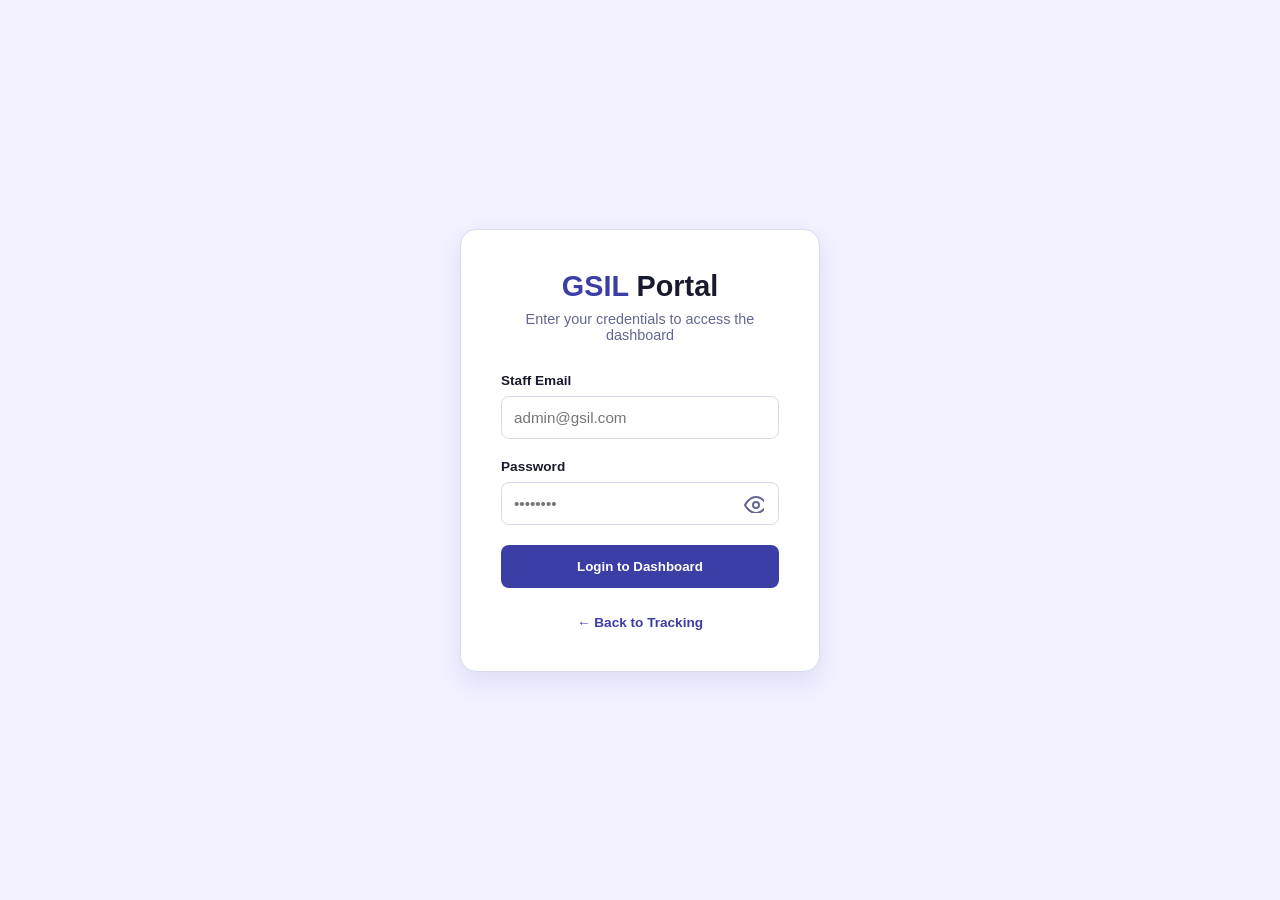
==== admin.html @ 95a85b38 "feat: implement responsive admin dashboard and chronological timeline updates" ====
<!DOCTYPE html>
<html lang="en">
<head>
    <meta charset="UTF-8">
    <meta name="viewport" content="width=device-width, initial-scale=1.0">
    <link rel="stylesheet" href="styling.css">
    <title>GSIL | Admin Dashboard</title>
</head>
<body class="admin-body">
    <div class="admin-container">
        <aside class="sidebar">
            <div class="logo"><span class="GS">GSIL</span> Admin</div>
            <nav>
                <ul>
                    <li class="active">Manage Shipments</li>
                    <li><a href="index.html" style="color:white; text-decoration:none;">View Tracking Page</a></li>
                </ul>
            </nav>
        </aside>

        <main class="admin-main">
            <header class="admin-header">
                <h1> <span class="GS">GSIL </span> Shipment Management</h1>
                <button id="add-new-btn" class="primary-btn">+ Create New Shipment</button>
            </header>

            <section id="shipment-form-container" class="admin-card hidden">
                <h3 id="form-title">Create Tracking Item</h3>
                <form id="admin-shipment-form">
                    <div class="form-group">
                        <label>Shipment ID (Auto-generated if empty)</label>
                        <input type="text" id="admin-track-id" placeholder="e.g. GS882930">
                    </div>
                    
                    <div class="form-row" style="display: flex; gap: 20px;">
                        <div class="form-group" style="flex:1;">
                            <label>Current Location</label>
                            <input type="text" id="admin-location" placeholder="e.g. Guangzhou, China">
                        </div>
                        <div class="form-group" style="flex: 1;">
                            <label for="destination">Destination</label>
                            <input type="text" placeholder="e.g Lagos,Nigeria" id="destination">
                        </div> 
                        <div class="form-group" style="flex: 1;">
                            <label for="Departure">Departure Origin</label>
                            <input type="text" placeholder="e.g Guangzhou, China" id="departure">
                        </div>
                    </div>

                    <div class="form-row" style="display:flex; gap:20px;">
                        <div class="form-group" style="flex:1;">
                            <label>Current Status</label>
                            <select id="admin-status">
                                <option value="Shipment Created">Shipment Created</option>
                                <option value="Departure Origin">Departure Origin</option>
                                <option value="In Transit">In Transit</option>
                                <option value="Out for Delivery">Out for Delivery</option>
                                <option value="Delivered">Delivered</option>
                            </select>
                        </div>
                         
                        <div class="form-group" style="flex: 1;" >
                            <label for="Date">Date</label>
                            <input type="date" placeholder="e.g 10th April, 2025" id="date">
                        </div>
                        <div class="form-group" style="flex: 1;">
                        <label for="TIme">Time</label>
                        <input type="time" placeholder="10:00AM" id="time">
                    </div>
                    </div>

                    <div class="form-group">
                        <label>Remarks</label>
                        <textarea id="admin-remarks" rows="3" placeholder="Enter custom tracking status notes..."></textarea>
                    </div>

                    <div class="form-actions">
                        <button type="submit" class="save-btn">Save Shipment</button>
                        <button type="button" id="cancel-btn" class="cancel-btn">Cancel</button>
                    </div>
                </form>
            </section>

            <section class="admin-card">
                <h3>Tracked Items List</h3>
                <div class="table-responsive">
                    <table class="admin-table">
                    <thead>
                        <tr>
                            <th>Tracking ID</th>
                            <th>Current Status</th>
                            <th>Location</th>
                            <th>Actions</th>
                        </tr>
                    </thead>
                    <tbody id="shipment-list-body">
                        </tbody>
                </table>
                </div>
            </section>
        </main>
    </div>
    <script src="js/admin.js"></script>

</body>
</html>
---- styling.css ----
*{
    padding: 0;
    box-sizing: border-box;
    margin: 0;
    font-family: 'Segoe UI', Roboto, Helvetica, Arial, sans-serif;
}
:root {
    --primary-blue: #3B3EA5;  
    --hover-blue: #1E1B9E  ;
    --hover-green: #1A9F4B;
    --hover-red: #D63030;
    --primary-green: #22C55E;
    --primary-red: #EF4444; ; 
    --light-blue-bg: #F0F2FF; 
    --text-dark: #1A1A2E;          
    --text-muted: #646691;   
    --border : #D8DAF0 ;   
    --primary-yellow: #FFCC2A;
    --hover-yellow: #E6B800;
}

.trackingPage{
    margin: 0 auto;
    width: 100%;
    min-height: 100vh;
    padding:  50px;
    display: flex;
    align-items: center;
    flex-direction: column;
}

#map-hero {
    width: 80vw;       
    height: 600px;      
    margin-bottom:90px;
    border-bottom: 1px solid var(--border);
    position: relative;
    padding: 50px;
    border-radius: 24px;
    /* left: 50%;
    right: 50%;
    margin-left: -50vw;
    margin-right: -50vw; */
}
.content-wrapper {
    display: flex;
    flex-direction: column;
    align-items: center;
    width: 100%;
    max-width: 700px;
}
#track, .trackingcard h2 {
    font-family: 'Segoe UI', Tahoma, Geneva, Verdana, sans-serif;
    letter-spacing: -0.5px; 
    color: var(--text-dark);
}

#track-form{
    display: flex;
    flex-direction: column;
    align-items: start;
    justify-content: center ;
    gap: 1em;
    margin-bottom: 80px;
}
.input-div{
    display: flex;
    justify-content: center;
    align-items: center;
    gap: 1em;
}
#track{
    color: black;
    font-size: 1.6rem;
    font-weight: 900;
   
}
#Number{
    padding: 13px 20px;
    border-radius: 12px;
    border: 1px solid var(--border);
    outline: none;
    transition: border-color 0.3s ease;
}

#Number:focus {
    border-color: var(--primary-blue);
}

#track-btn{
    padding: 13px 23px;
     background-color: var(--primary-blue);
     color: white;
     font-size: 1rem;
     font-weight: 600;
     border: none;
     cursor: pointer;
     transition: all 0.3s ease;
     border-radius: 12px;
}
#track-btn:hover {
    background-color: var(--hover-blue);
    transform: translateY(-2px);
    box-shadow: 0 4px 12px rgba(59, 62, 165, 0.2);
}
#track-btn:active {
    transform: translateY(0);
    box-shadow: 0 2px 6px rgba(59, 62, 165, 0.2);
}
.hidden{
    display: none !important;
    height: 0 !important; 
    overflow: hidden;
}
.reveal {
    display: block;
    width: 100%;
    max-width: 850px;
    margin-top: 30px;
    background-color: white; 
    border: 1px solid var(--border);
    border-radius: 12px;
    padding: 25px;
    box-shadow: 0 4px 15px rgba(0,0,0,0.05);
}

.trackingcard {
    background-color: white
}

.timeline-container {
    position: relative;
    padding-left: 40px;
    margin-top: 20px;
}

.timeline-container::before {
   display: none;
}
.timeline-item {
    position: relative;
    margin-bottom: 30px;
    display: flex;
    flex-direction: column;
}

.timeline-item::after {
    content: '';
    position: absolute;
    left: -28px; 
    margin-left: 7px; 
    top: 21px;     
    bottom: -35px; 
    width: 2px;
    background: var(--border);
    z-index: 1;
}

.timeline-item.done::after {
    background: var(--primary-yellow);
}

.timeline-item:last-child::after {
    display: none;
}
.timeline-dot {
    position: absolute;
    left: -28px;
    top: 5px;
    width: 16px;
    height: 16px;
    border-radius: 50%;
    background: var(--primary-blue);
    border: 3px solid #fff;
    box-shadow: 0 0 0 2px var(--primary-blue);
    z-index: 2;
}

.timeline-dot.dot-red {
    background-color: var(--primary-red);
    box-shadow: 0 0 0 2px var(--primary-red)
}

.timeline-dot.dot-yellow {
    background-color: var(--primary-yellow); 
    box-shadow: 0 0 0 2px var(--primary-yellow);
}

.timeline-dot.dot-green {
    background-color: var(--primary-green); 
    box-shadow: 0 0 0 2px var(--primary-green);
}


.timeline-dot {
    border: 3px solid #fff;
}

.timeline-item.pending .timeline-dot {
    background: #fff;
    box-shadow: 0 0 0 2px var(--border);
}

.timeline-content h4 {
    margin: 0;
    font-size: 1rem;
    color: var(--text-dark);
}


.timeline-meta {
    margin: 2px 0;
    font-size: 0.85rem;
    color: var(--text-dark);
    font-weight: 600;
}

.timeline-remark {
    margin-top: 4px;
    font-size: 0.8rem;
    color: var(--text-muted);
    font-style: italic;
}


.timeline-item:last-child {
    margin-bottom: 0;
}

.timeline-item:last-child::after {
    display: none;
}
.status_container{
    flex: 1.5;
    min-width: 250px;
    padding: 25px;
    border: 1px solid var(--border);
    height: fit-content;
    border-radius: 12px;
    background-color: var(--light-blue-bg);
}

.result-box{
    display: flex;
    align-items: center;
    gap: 5em;
}

.foot{
    color: var(--primary-blue);
    text-align: center;
    margin-top: 30px;
}
.GS{
    color: var(--primary-blue);
}
.link-back{
    margin-top: 24px;
    display: flex;
    padding: 10px;
}
.back{
    text-decoration: none;
    background-color: var(--primary-green);
    color: white;
    padding: 12px 20px;
    border-radius: 8px;
    border: none;
    cursor: pointer;
}
.back:hover{
    background-color: var(--hover-green);
    transform: translateY(-2px);
    box-shadow: 0 4px 12px rgba(59, 62, 165, 0.2);
}



/* Admin Styling */

.admin-body {
    background-color: #f8f9ff;
    display: block; 
}

.admin-container {
    display: flex;
    min-height: 100vh;
}

/* Sidebar Navigation */
.sidebar {
    width: 260px;
    background: var(--text-dark);
    color: white;
    padding: 40px 20px;
}

.sidebar .logo {
    font-size: 1.4rem;
    font-weight: 800;
    margin-bottom: 40px;
    letter-spacing: 1px;
}

.sidebar ul {
    list-style: none;
}

.sidebar li {
    padding: 12px 15px;
    margin-bottom: 8px;
    border-radius: 8px;
    cursor: pointer;
    transition: background 0.3s ease;
}

.sidebar li:hover, 
.sidebar li.active {
    background: var(--primary-blue);
}

/* Main Layout Area */
.admin-main {
    flex: 1;
    padding: 40px;
    overflow-y: auto;
}

.admin-header {
    display: flex;
    justify-content: space-between;
    align-items: center;
    margin-bottom: 30px;
}


.admin-card {
    background: white;
    padding: 30px;
    border-radius: 12px;
    margin-bottom: 30px;
    border: 1px solid var(--border);
    box-shadow: 0 4px 12px rgba(0, 0, 0, 0.03);
}

.admin-card h3 {
    margin-bottom: 20px;
    color: var(--text-dark);
    font-size: 1.2rem;
}


.admin-table {
    width: 100%;
    border-collapse: collapse;
}

.admin-table th {
    text-align: left;
    padding: 15px;
    background: var(--light-blue-bg);
    color: var(--text-muted);
    font-size: 0.85rem;
    text-transform: uppercase;
}

.admin-table td {
    padding: 15px;
    border-bottom: 1px solid var(--border);
    font-size: 0.9rem;
}

/* Form Elements */
.form-group {
    margin-bottom: 20px;
    display: flex;
    flex-direction: column;
}

.form-group label {
    font-size: 0.85rem;
    font-weight: 600;
    margin-bottom: 8px;
    color: var(--text-dark);
}

.form-group input, 
.form-group select, 
.form-group textarea {
    padding: 12px;
    border: 1px solid var(--border);
    border-radius: 8px;
    font-size: 0.95rem;
    outline: none;
    transition: border-color 0.3s;
}

.form-group input:focus {
    border-color: var(--primary-blue);
}
.form-row {
    display: flex;
    gap: 20px;
}
.table-responsive {
    width: 100%;
    overflow-x: auto;
    -webkit-overflow-scrolling: touch;
}
/* Buttons */
.save-btn {
    background: var(--primary-green);
    color: white;
    border: none;
    padding: 12px 25px;
    border-radius: 8px;
    font-weight: 600;
    cursor: pointer;
}
.save-btn:hover {
    background-color: var(--hover-green);
    transform: translateY(-2px);
    box-shadow: 0 4px 12px rgba(59, 62, 165, 0.2);
}

.cancel-btn {
    background: var(--primary-red);
    color: white;
    border: none;
    padding: 12px 25px;
    border-radius: 8px;
    margin-left: 10px;
    cursor: pointer;
}
.cancel-btn:hover {
    background-color: var(--hover-red);
    transform: translateY(-2px);
    box-shadow: 0 4px 12px rgba(59, 62, 165, 0.2);
}

.edit-btn {
    color: white;
    background: var(--primary-yellow);
    border: none;
    font-weight: 700;
    padding: 10px 20px;
    cursor: pointer;
    border-radius: 8px;
    margin-right: 15px;
}
.edit-btn:hover {
    background-color: var(--hover-yellow);
    transform: translateY(-2px);
    box-shadow: 0 4px 12px rgba(59, 62, 165, 0.2);
}
.delete-btn {
    color: white;
    background: var(--primary-red);
    border: none;
    border-radius: 8px;
    font-weight: 700;
    padding: 10px 20px;
    cursor: pointer;
}
.delete-btn:hover {
    background-color: var(--hover-red);
    transform: translateY(-2px);
    box-shadow: 0 4px 12px rgba(165, 80, 59, 0.2);
}
.primary-btn {
    background-color: var(--primary-blue);
    color: white;
    padding: 12px 24px;
    border: none;
    border-radius: 8px;
    font-weight: 600;
    cursor: pointer;
    transition: all 0.3s ease;
    display: flex;
    align-items: center;
    gap: 8px;
}

.primary-btn:hover {
    background-color: var(--hover-blue);
    transform: translateY(-2px);
    box-shadow: 0 4px 12px rgba(59, 62, 165, 0.2);
}

.primary-btn:active {
    transform: translateY(0);
}


/*Login Page*/

.login-body {
    background: var(--light-blue-bg);
    height: 100vh;
    display: flex;
    align-items: center;
    justify-content: center;
}

.login-container {
    width: 100%;
    max-width: 400px;
    padding: 20px;
}

.login-card {
    background: white;
    padding: 40px;
    border-radius: 16px;
    box-shadow: 0 10px 25px rgba(59, 62, 165, 0.1);
    border: 1px solid var(--border);
}


.login-header {
    text-align: center;
    margin-bottom: 30px;
}

.login-header h1 {
    font-size: 1.8rem;
    color: var(--text-dark);
    margin-bottom: 8px;
}

.login-header p {
    color: var(--text-muted);
    font-size: 0.9rem;
}

.login-btn {
    width: 100%;
    justify-content: center;
    margin-top: 10px;
    padding: 14px !important;
}

.password-wrapper {
    position: relative;
    display: flex;
    align-items: center;
}

.password-wrapper input {
    width: 100%;
    padding-right: 45px; 
}

.eye-icon {
    position: absolute;
    right: 15px;
    cursor: pointer;
    color: var(--text-muted);
    display: flex;
    align-items: center;
    transition: color 0.3s ease;
}

.eye-icon:hover {
    color: var(--primary-blue);
}

.eye-icon svg {
    width: 20px;
    height: 20px;
}

.login-footer {
    text-align: center;
    margin-top: 25px;
}

.login-footer a {
    color: var(--primary-blue);
    text-decoration: none;
    font-size: 0.85rem;
    font-weight: 600;
}

.login-footer a:hover {
    text-decoration: underline;
}

@media (max-width: 768px) {
    .content-wrapper{
        padding: 10px;
        max-width: 100%;
    }
    .result-box{
        display: flex;
        flex-direction: column;
        gap: 3em;
    }
    .reveal{
        box-shadow: none;
        border: none;
    }
    .status_container{
        width: 100%;
    }
    .timeline-container{
        padding-left: 0;
    }
    #track-form{
        width: 100%;
    }
    .input-div{
        width: 100%;
        display: flex;
        flex-direction: column;
    }
    #Number, #track-btn{
        width: 100%;
    }
    #track-btn{
       font-size: 1.7rem;
    }
    #map-hero{
        height: 340px;
        padding: 10px;
    }
    }
    /*Admin Page*/
    .admin-header {
        flex-direction: column;
        align-items: flex-start;
        gap: 15px;
    }

    .primary-btn {
        width: 100%;
        justify-content: center;
    }

    .admin-card {
        padding: 15px;
        overflow-x: auto;
    }

    .admin-table {
        min-width: 600px; 


    .form-row {
        flex-direction: column;
        gap: 0 !important;
    }

    .form-group {
        width: 100%;
    }

    .form-actions {
        flex-direction: column;
    }

    .save-btn, .cancel-btn {
        width: 100%;
        margin-left: 0 !important;
        margin-bottom: 10px;
    }
    .admin-container {
        flex-direction: column; /* Stack sidebar on top of main content */
    }

    .sidebar {
        width: 100%;
        padding: 20px;
        display: flex;
        justify-content: space-between;
        align-items: center;
    }

    .sidebar .logo {
        margin-bottom: 0;
    }

    .sidebar ul {
        display: flex;
        gap: 10px;
    }

    .sidebar li {
        margin-bottom: 0;
        padding: 8px 12px;
        font-size: 0.85rem;
    }

    .admin-main {
        padding: 20px;
    }
}

@media (max-width: 480px) {
    #track {
        font-size: 1.3rem; 
    }

    .timeline-content h4 {
        font-size: 0.9rem;
    }
}
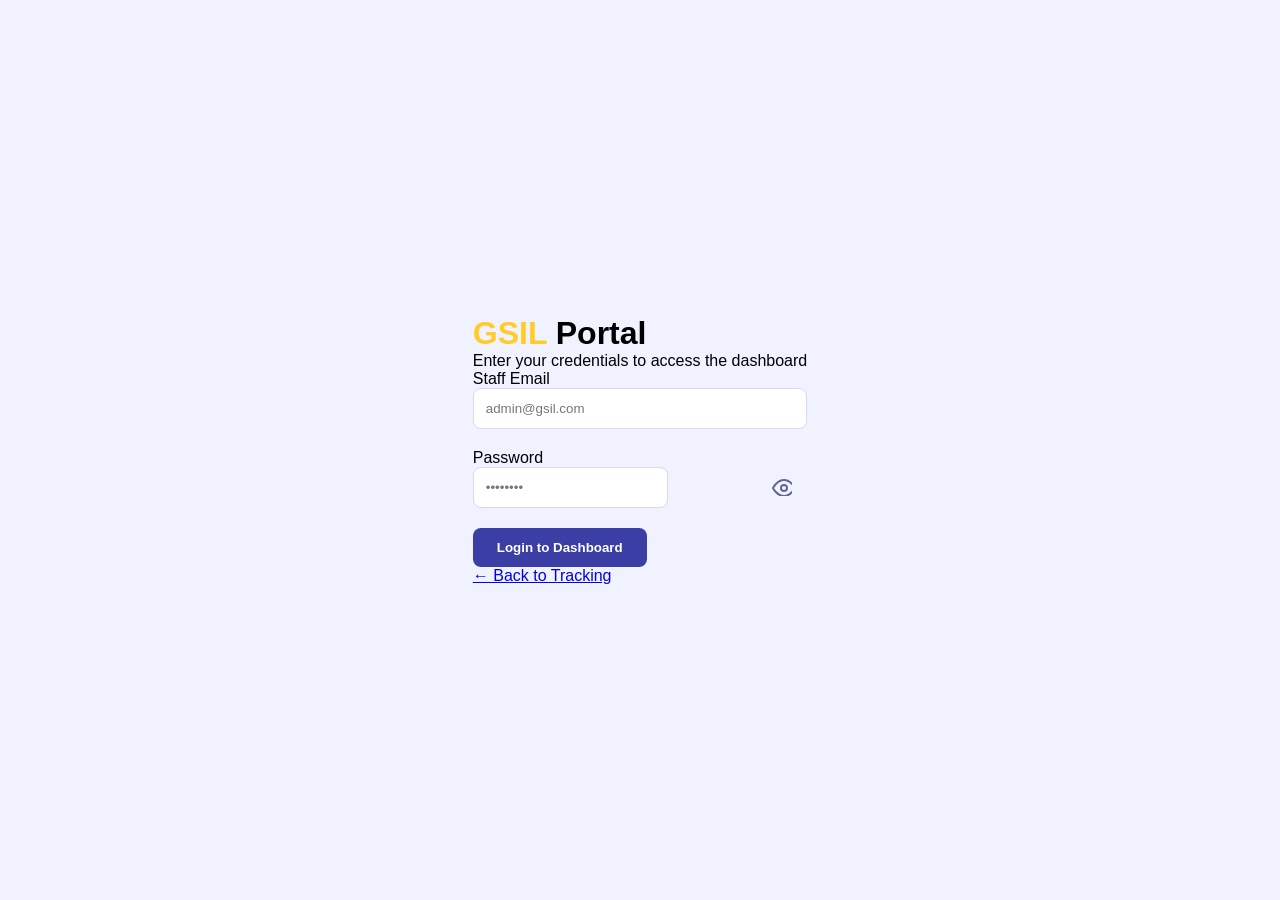
==== commit c6f38bfd: "feat: implement responsive sidebar with toggle logic and enlarged touch targets" ====
--- a/admin.html
+++ b/admin.html
@@ -7,9 +7,18 @@
     <title>GSIL | Admin Dashboard</title>
 </head>
 <body class="admin-body">
+    <button id="sidebar-toggle" class="sidebar-toggle">
+        <svg xmlns="http://www.w3.org/2000/svg" width="24" height="24" viewBox="0 0 24 24" fill="none" stroke="currentColor" stroke-width="2" stroke-linecap="round" stroke-linejoin="round"><line x1="3" y1="12" x2="21" y2="12"></line><line x1="3" y1="6" x2="21" y2="6"></line><line x1="3" y1="18" x2="21" y2="18"></line></svg>
+    </button>
+
     <div class="admin-container">
-        <aside class="sidebar">
+    <div id="sidebar-overlay" class="sidebar-overlay"></div>
+
+    <aside id="sidebar" class="sidebar">
+        <div class="logo-section">
             <div class="logo"><span class="GS">GSIL</span> Admin</div>
+            <button id="sidebar-close" class="sidebar-close-btn">&times;</button>
+        </div>
             <nav>
                 <ul>
                     <li class="active">Manage Shipments</li>
@@ -20,7 +29,7 @@
 
         <main class="admin-main">
             <header class="admin-header">
-                <h1> <span class="GS">GSIL </span> Shipment Management</h1>
+                <h1> <span class="GSI">GSIL </span> Shipment Management</h1>
                 <button id="add-new-btn" class="primary-btn">+ Create New Shipment</button>
             </header>
 
--- a/styling.css
+++ b/styling.css
@@ -1,29 +1,39 @@
-*{
+* {
     padding: 0;
     box-sizing: border-box;
     margin: 0;
     font-family: 'Segoe UI', Roboto, Helvetica, Arial, sans-serif;
 }
+
 :root {
     --primary-blue: #3B3EA5;  
-    --hover-blue: #1E1B9E  ;
+    --hover-blue: #1E1B9E;
+    --primary-green: #22C55E;
     --hover-green: #1A9F4B;
+    --primary-red: #EF4444;
     --hover-red: #D63030;
-    --primary-green: #22C55E;
-    --primary-red: #EF4444; ; 
+    --primary-yellow: #FFCC2A;
+    --hover-yellow: #E6B800;
     --light-blue-bg: #F0F2FF; 
     --text-dark: #1A1A2E;          
     --text-muted: #646691;   
-    --border : #D8DAF0 ;   
-    --primary-yellow: #FFCC2A;
-    --hover-yellow: #E6B800;
-}
-
-.trackingPage{
+    --border: #D8DAF0;
+}
+
+.GS {
+    color: var(--primary-yellow);
+}
+
+.hidden {
+    display: none !important;
+}
+
+
+.trackingPage {
     margin: 0 auto;
     width: 100%;
     min-height: 100vh;
-    padding:  50px;
+    padding: 50px;
     display: flex;
     align-items: center;
     flex-direction: column;
@@ -32,275 +42,65 @@
 #map-hero {
     width: 80vw;       
     height: 600px;      
-    margin-bottom:90px;
-    border-bottom: 1px solid var(--border);
-    position: relative;
-    padding: 50px;
-    border-radius: 24px;
-    /* left: 50%;
-    right: 50%;
-    margin-left: -50vw;
-    margin-right: -50vw; */
-}
-.content-wrapper {
-    display: flex;
-    flex-direction: column;
-    align-items: center;
-    width: 100%;
-    max-width: 700px;
-}
-#track, .trackingcard h2 {
-    font-family: 'Segoe UI', Tahoma, Geneva, Verdana, sans-serif;
-    letter-spacing: -0.5px; 
-    color: var(--text-dark);
-}
-
-#track-form{
-    display: flex;
-    flex-direction: column;
-    align-items: start;
-    justify-content: center ;
-    gap: 1em;
-    margin-bottom: 80px;
-}
-.input-div{
-    display: flex;
-    justify-content: center;
-    align-items: center;
-    gap: 1em;
-}
-#track{
-    color: black;
-    font-size: 1.6rem;
-    font-weight: 900;
-   
-}
-#Number{
-    padding: 13px 20px;
-    border-radius: 12px;
-    border: 1px solid var(--border);
-    outline: none;
-    transition: border-color 0.3s ease;
-}
-
-#Number:focus {
-    border-color: var(--primary-blue);
-}
-
-#track-btn{
-    padding: 13px 23px;
-     background-color: var(--primary-blue);
-     color: white;
-     font-size: 1rem;
-     font-weight: 600;
-     border: none;
-     cursor: pointer;
-     transition: all 0.3s ease;
-     border-radius: 12px;
-}
-#track-btn:hover {
-    background-color: var(--hover-blue);
-    transform: translateY(-2px);
-    box-shadow: 0 4px 12px rgba(59, 62, 165, 0.2);
-}
-#track-btn:active {
-    transform: translateY(0);
-    box-shadow: 0 2px 6px rgba(59, 62, 165, 0.2);
-}
-.hidden{
-    display: none !important;
-    height: 0 !important; 
-    overflow: hidden;
-}
-.reveal {
-    display: block;
-    width: 100%;
-    max-width: 850px;
-    margin-top: 30px;
-    background-color: white; 
+    margin-bottom: 90px;
     border: 1px solid var(--border);
     border-radius: 12px;
-    padding: 25px;
-    box-shadow: 0 4px 15px rgba(0,0,0,0.05);
-}
-
-.trackingcard {
-    background-color: white
-}
-
-.timeline-container {
+}
+
+/*Login Page */
+.login-body {
+    background: var(--light-blue-bg);
+    height: 100vh;
+    display: flex;
+    align-items: center;
+    justify-content: center;
+}
+
+.password-wrapper {
     position: relative;
-    padding-left: 40px;
-    margin-top: 20px;
-}
-
-.timeline-container::before {
-   display: none;
-}
-.timeline-item {
-    position: relative;
-    margin-bottom: 30px;
-    display: flex;
-    flex-direction: column;
-}
-
-.timeline-item::after {
-    content: '';
+    display: flex;
+    align-items: center;
+}
+
+.eye-icon {
     position: absolute;
-    left: -28px; 
-    margin-left: 7px; 
-    top: 21px;     
-    bottom: -35px; 
-    width: 2px;
-    background: var(--border);
-    z-index: 1;
-}
-
-.timeline-item.done::after {
-    background: var(--primary-yellow);
-}
-
-.timeline-item:last-child::after {
-    display: none;
-}
-.timeline-dot {
-    position: absolute;
-    left: -28px;
-    top: 5px;
-    width: 16px;
-    height: 16px;
-    border-radius: 50%;
-    background: var(--primary-blue);
-    border: 3px solid #fff;
-    box-shadow: 0 0 0 2px var(--primary-blue);
-    z-index: 2;
-}
-
-.timeline-dot.dot-red {
-    background-color: var(--primary-red);
-    box-shadow: 0 0 0 2px var(--primary-red)
-}
-
-.timeline-dot.dot-yellow {
-    background-color: var(--primary-yellow); 
-    box-shadow: 0 0 0 2px var(--primary-yellow);
-}
-
-.timeline-dot.dot-green {
-    background-color: var(--primary-green); 
-    box-shadow: 0 0 0 2px var(--primary-green);
-}
-
-
-.timeline-dot {
-    border: 3px solid #fff;
-}
-
-.timeline-item.pending .timeline-dot {
-    background: #fff;
-    box-shadow: 0 0 0 2px var(--border);
-}
-
-.timeline-content h4 {
-    margin: 0;
-    font-size: 1rem;
-    color: var(--text-dark);
-}
-
-
-.timeline-meta {
-    margin: 2px 0;
-    font-size: 0.85rem;
-    color: var(--text-dark);
-    font-weight: 600;
-}
-
-.timeline-remark {
-    margin-top: 4px;
-    font-size: 0.8rem;
+    right: 15px;
+    cursor: pointer;
     color: var(--text-muted);
-    font-style: italic;
-}
-
-
-.timeline-item:last-child {
-    margin-bottom: 0;
-}
-
-.timeline-item:last-child::after {
-    display: none;
-}
-.status_container{
-    flex: 1.5;
-    min-width: 250px;
-    padding: 25px;
-    border: 1px solid var(--border);
-    height: fit-content;
-    border-radius: 12px;
-    background-color: var(--light-blue-bg);
-}
-
-.result-box{
-    display: flex;
-    align-items: center;
-    gap: 5em;
-}
-
-.foot{
-    color: var(--primary-blue);
-    text-align: center;
-    margin-top: 30px;
-}
-.GS{
-    color: var(--primary-blue);
-}
-.link-back{
-    margin-top: 24px;
-    display: flex;
-    padding: 10px;
-}
-.back{
-    text-decoration: none;
-    background-color: var(--primary-green);
-    color: white;
-    padding: 12px 20px;
-    border-radius: 8px;
-    border: none;
-    cursor: pointer;
-}
-.back:hover{
-    background-color: var(--hover-green);
-    transform: translateY(-2px);
-    box-shadow: 0 4px 12px rgba(59, 62, 165, 0.2);
-}
-
-
-
-/* Admin Styling */
-
+}
+
+/*Admin Page */
 .admin-body {
     background-color: #f8f9ff;
-    display: block; 
+    overflow-x: hidden;
 }
 
 .admin-container {
     display: flex;
     min-height: 100vh;
-}
-
-/* Sidebar Navigation */
+    width: 100%;
+}
+
 .sidebar {
     width: 260px;
     background: var(--text-dark);
     color: white;
     padding: 40px 20px;
+    flex-shrink: 0;
+    transition: left 0.3s ease;
+    z-index: 1000;
+    display: block;
+}
+.logo-section {
+    display: flex;
+    justify-content: space-between;
+    align-items: center;
+    margin-bottom: 40px;
 }
 
 .sidebar .logo {
     font-size: 1.4rem;
     font-weight: 800;
-    margin-bottom: 40px;
-    letter-spacing: 1px;
 }
 
 .sidebar ul {
@@ -312,19 +112,29 @@
     margin-bottom: 8px;
     border-radius: 8px;
     cursor: pointer;
-    transition: background 0.3s ease;
-}
-
-.sidebar li:hover, 
+    transition: background 0.3s;
+}
+
+.sidebar li:hover {
+    background: rgba(255, 255, 255, 0.1);
+}
+
 .sidebar li.active {
     background: var(--primary-blue);
 }
 
-/* Main Layout Area */
+/* Hide mobile-only elements on Desktop */
+.sidebar-toggle, 
+.sidebar-close-btn, 
+.sidebar-overlay {
+    display: none;
+}
+
 .admin-main {
     flex: 1;
     padding: 40px;
-    overflow-y: auto;
+    background: #f8f9ff;
+    min-width: 0;
 }
 
 .admin-header {
@@ -332,8 +142,8 @@
     justify-content: space-between;
     align-items: center;
     margin-bottom: 30px;
-}
-
+    width: 100%;
+}
 
 .admin-card {
     background: white;
@@ -341,15 +151,32 @@
     border-radius: 12px;
     margin-bottom: 30px;
     border: 1px solid var(--border);
-    box-shadow: 0 4px 12px rgba(0, 0, 0, 0.03);
-}
-
-.admin-card h3 {
+}
+
+/* Form Styles */
+.form-row {
+    display: flex;
+    gap: 20px;
+}
+
+.form-group {
     margin-bottom: 20px;
-    color: var(--text-dark);
-    font-size: 1.2rem;
-}
-
+    display: flex;
+    flex-direction: column;
+}
+
+.form-group input, .form-group select, .form-group textarea {
+    padding: 12px;
+    border: 1px solid var(--border);
+    border-radius: 8px;
+    outline: none;
+}
+
+/* Table Management */
+.table-responsive {
+    width: 100%;
+    overflow-x: auto;
+}
 
 .admin-table {
     width: 100%;
@@ -359,352 +186,206 @@
 .admin-table th {
     text-align: left;
     padding: 15px;
-    background: var(--light-blue-bg);
+    background: #f4f6ff;
     color: var(--text-muted);
-    font-size: 0.85rem;
-    text-transform: uppercase;
 }
 
 .admin-table td {
     padding: 15px;
     border-bottom: 1px solid var(--border);
-    font-size: 0.9rem;
-}
-
-/* Form Elements */
-.form-group {
-    margin-bottom: 20px;
-    display: flex;
-    flex-direction: column;
-}
-
-.form-group label {
-    font-size: 0.85rem;
+}
+
+/* Buttons & Hovers */
+.primary-btn, .save-btn {
+    background-color: var(--primary-blue);
+    color: white;
+    padding: 12px 24px;
+    border: none;
+    border-radius: 8px;
+    cursor: pointer;
     font-weight: 600;
-    margin-bottom: 8px;
-    color: var(--text-dark);
-}
-
-.form-group input, 
-.form-group select, 
-.form-group textarea {
-    padding: 12px;
-    border: 1px solid var(--border);
-    border-radius: 8px;
-    font-size: 0.95rem;
-    outline: none;
-    transition: border-color 0.3s;
-}
-
-.form-group input:focus {
-    border-color: var(--primary-blue);
-}
-.form-row {
-    display: flex;
-    gap: 20px;
-}
-.table-responsive {
-    width: 100%;
-    overflow-x: auto;
-    -webkit-overflow-scrolling: touch;
-}
-/* Buttons */
-.save-btn {
-    background: var(--primary-green);
-    color: white;
-    border: none;
-    padding: 12px 25px;
-    border-radius: 8px;
-    font-weight: 600;
-    cursor: pointer;
-}
-.save-btn:hover {
+    transition: all 0.3s;
+}
+.save-btn{
+    background-color: var(--primary-green);
+}
+.save-btn:hover{
     background-color: var(--hover-green);
     transform: translateY(-2px);
-    box-shadow: 0 4px 12px rgba(59, 62, 165, 0.2);
-}
-
-.cancel-btn {
-    background: var(--primary-red);
-    color: white;
-    border: none;
-    padding: 12px 25px;
-    border-radius: 8px;
-    margin-left: 10px;
-    cursor: pointer;
-}
-.cancel-btn:hover {
-    background-color: var(--hover-red);
-    transform: translateY(-2px);
-    box-shadow: 0 4px 12px rgba(59, 62, 165, 0.2);
-}
-
-.edit-btn {
-    color: white;
-    background: var(--primary-yellow);
-    border: none;
-    font-weight: 700;
-    padding: 10px 20px;
-    cursor: pointer;
-    border-radius: 8px;
-    margin-right: 15px;
-}
-.edit-btn:hover {
-    background-color: var(--hover-yellow);
-    transform: translateY(-2px);
-    box-shadow: 0 4px 12px rgba(59, 62, 165, 0.2);
-}
-.delete-btn {
-    color: white;
-    background: var(--primary-red);
-    border: none;
-    border-radius: 8px;
-    font-weight: 700;
-    padding: 10px 20px;
-    cursor: pointer;
-}
-.delete-btn:hover {
-    background-color: var(--hover-red);
-    transform: translateY(-2px);
-    box-shadow: 0 4px 12px rgba(165, 80, 59, 0.2);
-}
-.primary-btn {
-    background-color: var(--primary-blue);
-    color: white;
-    padding: 12px 24px;
-    border: none;
-    border-radius: 8px;
-    font-weight: 600;
-    cursor: pointer;
-    transition: all 0.3s ease;
-    display: flex;
-    align-items: center;
-    gap: 8px;
-}
-
+}
 .primary-btn:hover {
     background-color: var(--hover-blue);
     transform: translateY(-2px);
-    box-shadow: 0 4px 12px rgba(59, 62, 165, 0.2);
-}
-
-.primary-btn:active {
-    transform: translateY(0);
-}
-
-
-/*Login Page*/
-
-.login-body {
-    background: var(--light-blue-bg);
-    height: 100vh;
-    display: flex;
-    align-items: center;
-    justify-content: center;
-}
-
-.login-container {
-    width: 100%;
-    max-width: 400px;
-    padding: 20px;
-}
-
-.login-card {
-    background: white;
-    padding: 40px;
-    border-radius: 16px;
-    box-shadow: 0 10px 25px rgba(59, 62, 165, 0.1);
-    border: 1px solid var(--border);
-}
-
-
-.login-header {
-    text-align: center;
-    margin-bottom: 30px;
-}
-
-.login-header h1 {
-    font-size: 1.8rem;
-    color: var(--text-dark);
-    margin-bottom: 8px;
-}
-
-.login-header p {
-    color: var(--text-muted);
-    font-size: 0.9rem;
-}
-
-.login-btn {
-    width: 100%;
-    justify-content: center;
-    margin-top: 10px;
-    padding: 14px !important;
-}
-
-.password-wrapper {
-    position: relative;
-    display: flex;
-    align-items: center;
-}
-
-.password-wrapper input {
-    width: 100%;
-    padding-right: 45px; 
-}
-
-.eye-icon {
-    position: absolute;
-    right: 15px;
+}
+
+.cancel-btn {
+    background: var(--primary-red);
+    color: white;
+    border: none;
+    padding: 12px 25px;
+    border-radius: 8px;
     cursor: pointer;
-    color: var(--text-muted);
-    display: flex;
-    align-items: center;
-    transition: color 0.3s ease;
-}
-
-.eye-icon:hover {
-    color: var(--primary-blue);
-}
-
-.eye-icon svg {
-    width: 20px;
-    height: 20px;
-}
-
-.login-footer {
-    text-align: center;
-    margin-top: 25px;
-}
-
-.login-footer a {
-    color: var(--primary-blue);
-    text-decoration: none;
-    font-size: 0.85rem;
-    font-weight: 600;
-}
-
-.login-footer a:hover {
-    text-decoration: underline;
+}
+
+.cancel-btn:hover{
+    background-color: var(--hover-red);
+    transform: translateY(-2px);
+}
+.edit-btn { 
+    color: white;
+    background-color: var(--primary-yellow); 
+     border: none; 
+    cursor: pointer; 
+    border-radius: 8px;
+    padding: 12px 20px;
+    font-weight: 700; 
+    margin-right: 15px; 
+}
+.edit-btn:hover{
+    background-color: var(--hover-yellow);
+}
+.delete-btn { 
+    color: white;
+    background: var(--primary-red);
+    padding: 12px 20px; 
+    border: none; 
+    cursor: pointer; 
+    font-weight: 700; 
+    border-radius: 8px;
+}
+.delete-btn:hover{
+    background-color: var(--hover-red);
+    transform: translateY(-2px);
+}
+.form-actions{
+    display: flex;
+    gap: 2em;
+}
+
+@media (max-width: 992px) {
+    .sidebar-toggle {
+        display: block;
+    }
+
+    .sidebar {
+        position: fixed;
+        left: -260px; 
+        top: 0;
+        height: 100vh;
+        z-index: 1000;
+        background: var(--text-dark);
+    }
+
+    .sidebar.active {
+        left: 0; 
+    }
+
+    .sidebar-close-btn {
+        display: block;
+    }
+
+    .logo-section {
+        display: flex;
+        justify-content: space-between;
+        align-items: center;
+    }
+
+    .admin-main {
+        padding: 20px;
+        padding-top: 80px; 
+    }
 }
 
 @media (max-width: 768px) {
-    .content-wrapper{
-        padding: 10px;
-        max-width: 100%;
-    }
-    .result-box{
-        display: flex;
-        flex-direction: column;
-        gap: 3em;
-    }
-    .reveal{
-        box-shadow: none;
-        border: none;
-    }
-    .status_container{
-        width: 100%;
-    }
-    .timeline-container{
-        padding-left: 0;
-    }
-    #track-form{
-        width: 100%;
-    }
-    .input-div{
-        width: 100%;
-        display: flex;
-        flex-direction: column;
-    }
-    #Number, #track-btn{
-        width: 100%;
-    }
-    #track-btn{
-       font-size: 1.7rem;
-    }
-    #map-hero{
-        height: 340px;
-        padding: 10px;
-    }
-    }
-    /*Admin Page*/
     .admin-header {
         flex-direction: column;
         align-items: flex-start;
         gap: 15px;
     }
 
+    .sidebar-toggle {
+        display: block;
+        position: fixed;
+        top: 15px;
+        left: 15px;
+        z-index: 1100;
+        background: var(--primary-blue);
+        color: white;
+        border: none;
+        padding: 10px;
+        border-radius: 6px;
+        cursor: pointer;
+    }
+
+
+    .sidebar.active ~ .sidebar-toggle {
+        display: none;
+    }
+
+    .sidebar {
+        position: fixed;
+        left: -260px; 
+        top: 0;
+        height: 100vh;
+        z-index: 1200;
+        transition: left 0.3s ease-in-out;
+    }
+
+    .sidebar.active {
+        left: 0; 
+    }
+
+    .sidebar-close-btn {
+        display: flex;
+        justify-content: center;
+        align-content: center; 
+        font-size: 40px;
+        width: 40px;
+        height: 40px;
+        background-color: var(--primary-blue);
+        color: white;
+        text-align: center;
+        border: none;
+    }
+
+    .sidebar-overlay {
+
+        position: fixed;
+        top: 0;
+        left: 0;
+        width: 100%;
+        height: 100%;
+        background: rgba(0, 0, 0, 0.5);
+        z-index: 1150;
+    }
     .primary-btn {
         width: 100%;
-        justify-content: center;
-    }
-
-    .admin-card {
-        padding: 15px;
-        overflow-x: auto;
-    }
-
-    .admin-table {
-        min-width: 600px; 
-
+    }
 
     .form-row {
         flex-direction: column;
-        gap: 0 !important;
-    }
-
-    .form-group {
+        gap: 0;
+    }
+
+    .form-actions {
+        display: flex;
+        flex-direction: column;
+        gap: 2em;
+        background-color: red;
+    }
+    .admin-card{
+        padding: 10px;
+    }
+    .edit-btn, .delete-btn{
+        padding: 8px 16px;
+        margin: 7px;
+    }
+    .cancel-btn {
+        margin-left: 0;
+    }
+    
+    #map-hero {
+        height: 350px;
         width: 100%;
     }
-
-    .form-actions {
-        flex-direction: column;
-    }
-
-    .save-btn, .cancel-btn {
-        width: 100%;
-        margin-left: 0 !important;
-        margin-bottom: 10px;
-    }
-    .admin-container {
-        flex-direction: column; /* Stack sidebar on top of main content */
-    }
-
-    .sidebar {
-        width: 100%;
-        padding: 20px;
-        display: flex;
-        justify-content: space-between;
-        align-items: center;
-    }
-
-    .sidebar .logo {
-        margin-bottom: 0;
-    }
-
-    .sidebar ul {
-        display: flex;
-        gap: 10px;
-    }
-
-    .sidebar li {
-        margin-bottom: 0;
-        padding: 8px 12px;
-        font-size: 0.85rem;
-    }
-
-    .admin-main {
-        padding: 20px;
-    }
-}
-
-@media (max-width: 480px) {
-    #track {
-        font-size: 1.3rem; 
-    }
-
-    .timeline-content h4 {
-        font-size: 0.9rem;
-    }
-}
-
-
+}
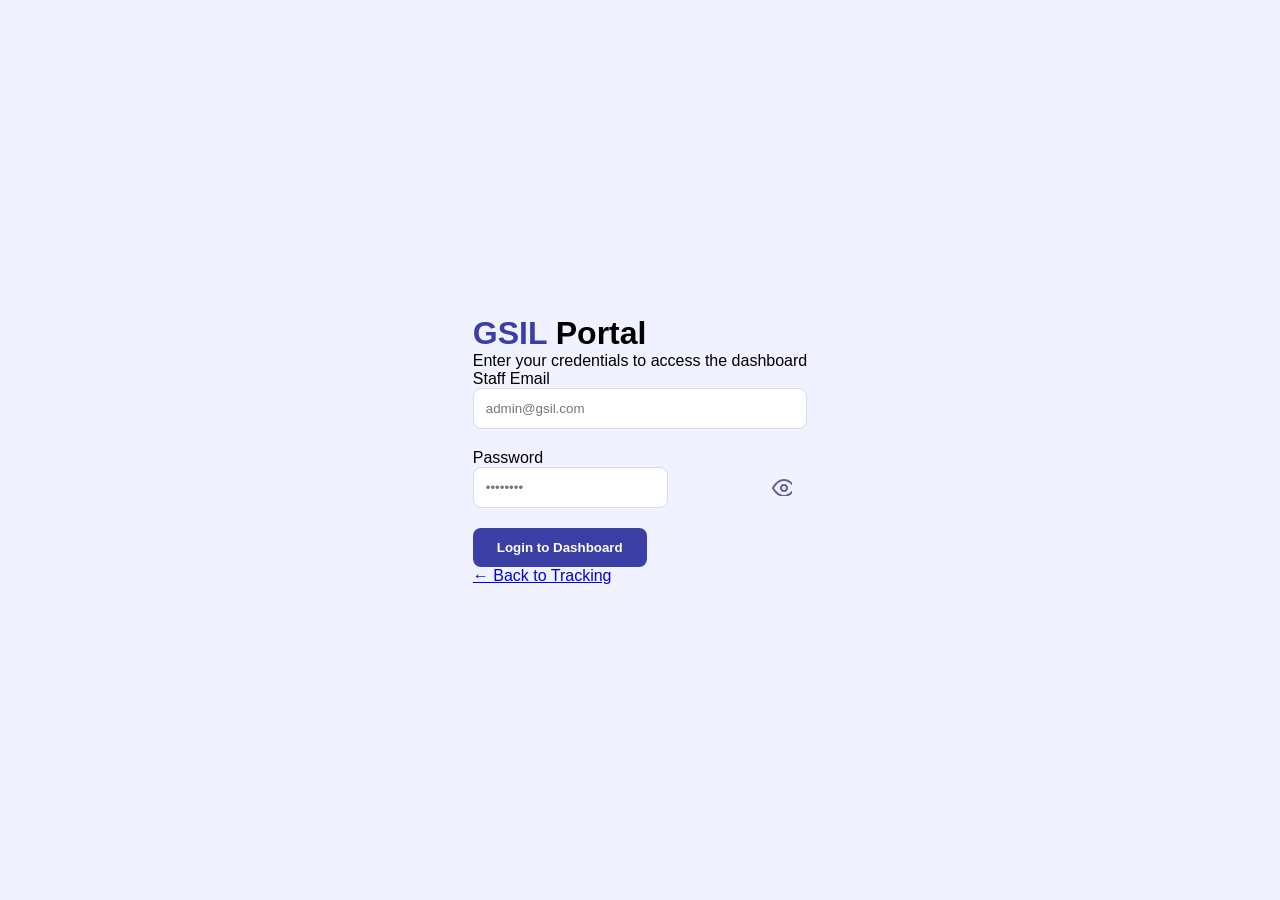
==== commit ea6f4049: "feat: finalized responsive admin dashboard and optimized mobile toggle" ====
--- a/admin.html
+++ b/admin.html
@@ -16,7 +16,7 @@
 
     <aside id="sidebar" class="sidebar">
         <div class="logo-section">
-            <div class="logo"><span class="GS">GSIL</span> Admin</div>
+            <div class="logo"><span>GSIL</span> Admin</div>
             <button id="sidebar-close" class="sidebar-close-btn">&times;</button>
         </div>
             <nav>
@@ -49,6 +49,7 @@
                         <div class="form-group" style="flex: 1;">
                             <label for="destination">Destination</label>
                             <input type="text" placeholder="e.g Lagos,Nigeria" id="destination">
+                            
                         </div> 
                         <div class="form-group" style="flex: 1;">
                             <label for="Departure">Departure Origin</label>
--- a/styling.css
+++ b/styling.css
@@ -20,32 +20,260 @@
     --border: #D8DAF0;
 }
 
-.GS {
-    color: var(--primary-yellow);
-}
-
-.hidden {
-    display: none !important;
-}
-
-
-.trackingPage {
+.trackingPage{
     margin: 0 auto;
     width: 100%;
     min-height: 100vh;
-    padding: 50px;
+    padding:  50px;
     display: flex;
     align-items: center;
     flex-direction: column;
 }
+
 
 #map-hero {
     width: 80vw;       
     height: 600px;      
-    margin-bottom: 90px;
+    margin-bottom:90px;
+    border-bottom: 1px solid var(--border);
+    position: relative;
+    padding: 50px;
+    display: flex;
+    justify-content: center;
+    align-items: center;
+}
+.content-wrapper {
+    display: flex;
+    flex-direction: column;
+    align-items: center;
+    width: 100%;
+    max-width: 700px;
+}
+#track, .trackingcard h2 {
+    font-family: 'Segoe UI', Tahoma, Geneva, Verdana, sans-serif;
+    letter-spacing: -0.5px; 
+    color: var(--text-dark);
+}
+
+#track-form{
+    display: flex;
+    flex-direction: column;
+    align-items: start;
+    justify-content: center ;
+    gap: 1em;
+    margin-bottom: 80px;
+}
+.input-div{
+    display: flex;
+    justify-content: center;
+    align-items: center;
+    gap: 1em;
+}
+#track{
+    color: black;
+    font-size: 1.6rem;
+    font-weight: 900;
+   
+}
+#Number{
+    padding: 13px 20px;
+    border-radius: 12px;
     border: 1px solid var(--border);
+    outline: none;
+    transition: border-color 0.3s ease;
+}
+
+#Number:focus {
+    border-color: var(--primary-blue);
+}
+
+#track-btn{
+    padding: 13px 23px;
+     background-color: var(--primary-blue);
+     color: white;
+     font-size: 1rem;
+     font-weight: 600;
+     border: none;
+     cursor: pointer;
+     transition: all 0.3s ease;
+     border-radius: 12px;
+}
+#track-btn:hover {
+    background-color: var(--hover-blue);
+    transform: translateY(-2px);
+    box-shadow: 0 4px 12px rgba(59, 62, 165, 0.2);
+}
+#track-btn:active {
+    transform: translateY(0);
+    box-shadow: 0 2px 6px rgba(59, 62, 165, 0.2);
+}
+.hidden{
+    display: none !important;
+    height: 0 !important; 
+    overflow: hidden;
+}
+.reveal {
+    display: block;
+    width: 60vw;
+    max-width: 1200px;
+    margin-top: 30px;
+    background-color: white; 
+    /* border: 1px solid var(--border); */
     border-radius: 12px;
-}
+    padding: 25px;
+    /* box-shadow: 0 4px 15px rgba(0,0,0,0.05); */
+}
+
+.trackingcard {
+    background-color: white
+}
+
+.timeline-container {
+    position: relative;
+    padding-left: 40px;
+    margin-top: 20px;
+}
+
+.timeline-container::before {
+   display: none;
+}
+.timeline-item {
+    position: relative;
+    margin-bottom: 30px;
+    display: flex;
+    flex-direction: column;
+}
+
+.timeline-item::after {
+    content: '';
+    position: absolute;
+    left: -28px; 
+    margin-left: 7px; 
+    top: 21px;     /* Starts below the first dot */
+    bottom: -35px; /* Reaches toward the next dot */
+    width: 2px;
+    background: var(--primary-yellow); /* Matching your yellow line in screenshots */
+    z-index: 1;
+}
+
+.timeline-item.done::after {
+    background: var(--primary-yellow);
+}
+
+.timeline-item:last-child::after {
+    display: none;
+}
+.timeline-dot {
+    position: absolute;
+    left: -28px;
+    top: 5px;
+    width: 16px;
+    height: 16px;
+    border-radius: 50%;
+    background: var(--primary-blue);
+    border: 3px solid #fff;
+    box-shadow: 0 0 0 2px var(--primary-blue);
+    z-index: 2;
+}
+
+.timeline-dot.dot-red {
+    background-color: var(--primary-red);
+    box-shadow: 0 0 0 2px var(--primary-red)
+}
+
+.timeline-dot.dot-yellow {
+    background-color: var(--primary-yellow); 
+    box-shadow: 0 0 0 2px var(--primary-yellow);
+}
+
+.timeline-dot.dot-green {
+    background-color: var(--primary-green); 
+    box-shadow: 0 0 0 2px var(--primary-green);
+}
+
+
+.timeline-dot {
+    border: 3px solid #fff;
+}
+
+.timeline-item.pending .timeline-dot {
+    background: #fff;
+    box-shadow: 0 0 0 2px var(--border);
+}
+
+.timeline-content h4 {
+    margin: 0;
+    font-size: 1rem;
+    color: var(--text-dark);
+}
+
+
+.timeline-meta {
+    margin: 2px 0;
+    font-size: 0.85rem;
+    color: var(--text-dark);
+    font-weight: 600;
+}
+
+.timeline-remark {
+    margin-top: 4px;
+    font-size: 0.8rem;
+    color: var(--text-muted);
+    font-style: italic;
+}
+
+
+.timeline-item:last-child {
+    margin-bottom: 0;
+}
+
+.timeline-item:last-child::after {
+    display: none;
+}
+.status_container{
+    flex: 1.5;
+    min-width: 250px;
+    padding: 25px;
+    border: 1px solid var(--border);
+    height: fit-content;
+    border-radius: 12px;
+    background-color: var(--light-blue-bg);
+}
+
+.result-box{
+    display: flex;
+    align-items: center;
+    gap: 5em;
+}
+
+.foot{
+    color: var(--primary-blue);
+    text-align: center;
+    margin-top: 30px;
+}
+.GS{
+    color: var(--primary-blue);
+}
+.link-back{
+    margin-top: 58px;
+    padding: 10px;
+}
+.back{
+    text-decoration: none;
+    background-color: var(--primary-green);
+    color: white;
+    padding: 12px 20px;
+    border-radius: 8px;
+    border: none;
+    cursor: pointer;
+}
+.back:hover{
+    background-color: var(--hover-green);
+    transform: translateY(-2px);
+    box-shadow: 0 4px 12px rgba(59, 62, 165, 0.2);
+}
+
+
 
 /*Login Page */
 .login-body {
@@ -153,7 +381,7 @@
     border: 1px solid var(--border);
 }
 
-/* Form Styles */
+
 .form-row {
     display: flex;
     gap: 20px;
@@ -172,7 +400,7 @@
     outline: none;
 }
 
-/* Table Management */
+
 .table-responsive {
     width: 100%;
     overflow-x: auto;
@@ -297,6 +525,40 @@
 }
 
 @media (max-width: 768px) {
+    .content-wrapper{
+        padding: 10px;
+        max-width: 100%;
+    }
+    .result-box{
+        display: flex;
+        flex-direction: column;
+        gap: 3em;
+    }
+    .reveal{
+        box-shadow: none;
+        border: none;
+    }
+    .status_container{
+        width: 100%;
+    }
+    .timeline-container{
+        padding-left: 0;
+    }
+    #track-form{
+        width: 100%;
+    }
+    .input-div{
+        width: 100%;
+        display: flex;
+        flex-direction: column;
+    }
+    #Number, #track-btn{
+        width: 100%;
+    }
+    #track-btn{
+       font-size: 1.7rem;
+    }
+
     .admin-header {
         flex-direction: column;
         align-items: flex-start;
@@ -317,7 +579,9 @@
         cursor: pointer;
     }
 
-
+    .sidebar-toggle:hover{
+        background-color: var(--hover-blue);
+    }
     .sidebar.active ~ .sidebar-toggle {
         display: none;
     }
@@ -336,20 +600,27 @@
     }
 
     .sidebar-close-btn {
-        display: flex;
-        justify-content: center;
-        align-content: center; 
-        font-size: 40px;
-        width: 40px;
-        height: 40px;
-        background-color: var(--primary-blue);
-        color: white;
-        text-align: center;
-        border: none;
+    background-color: var(--primary-blue); 
+    color: white;
+    border: none;
+    padding: 10px; 
+    border-radius: 6px; 
+    cursor: pointer;
+    font-size: 1.9rem; 
+    line-height: 1;
+    width: 44px; 
+    height: 44px;
+    display: flex;
+    align-items: center;
+    justify-content: center;
+    transition: background 0.3s ease;
+    }
+
+    .sidebar-close-btn:hover {
+    background-color: var(--hover-blue);
     }
 
     .sidebar-overlay {
-
         position: fixed;
         top: 0;
         left: 0;
@@ -371,7 +642,6 @@
         display: flex;
         flex-direction: column;
         gap: 2em;
-        background-color: red;
     }
     .admin-card{
         padding: 10px;
